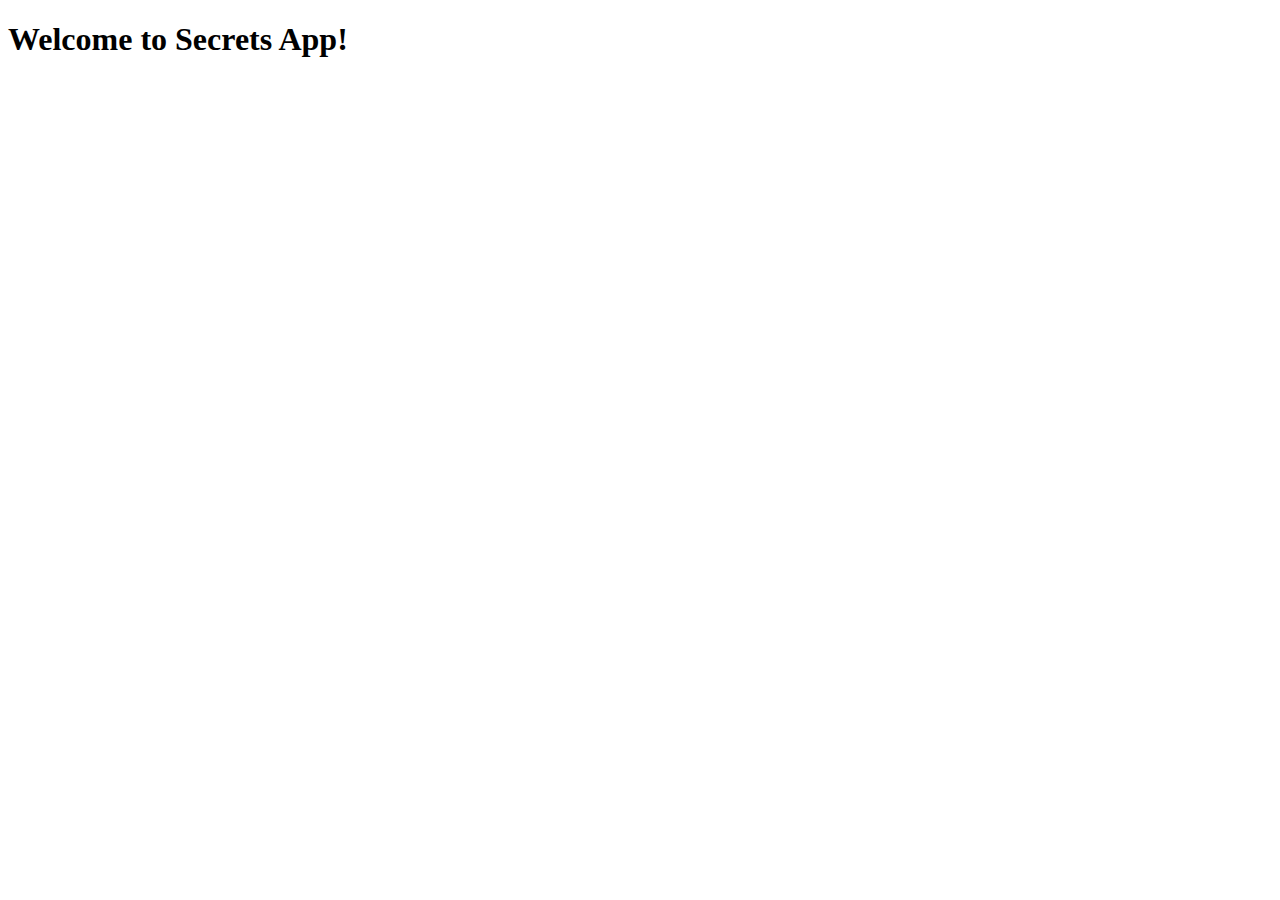
==== index.html @ acfda326 "cvadvdav" ====
<!DOCTYPE html>
<html lang="en">
<head>
    <meta charset="UTF-8">
    <meta name="viewport" content="width=device-width, initial-scale=1.0">
    <title>Secrets App</title>
</head>
<body>
    <h1>Welcome to Secrets App!</h1>
</body>
</html>
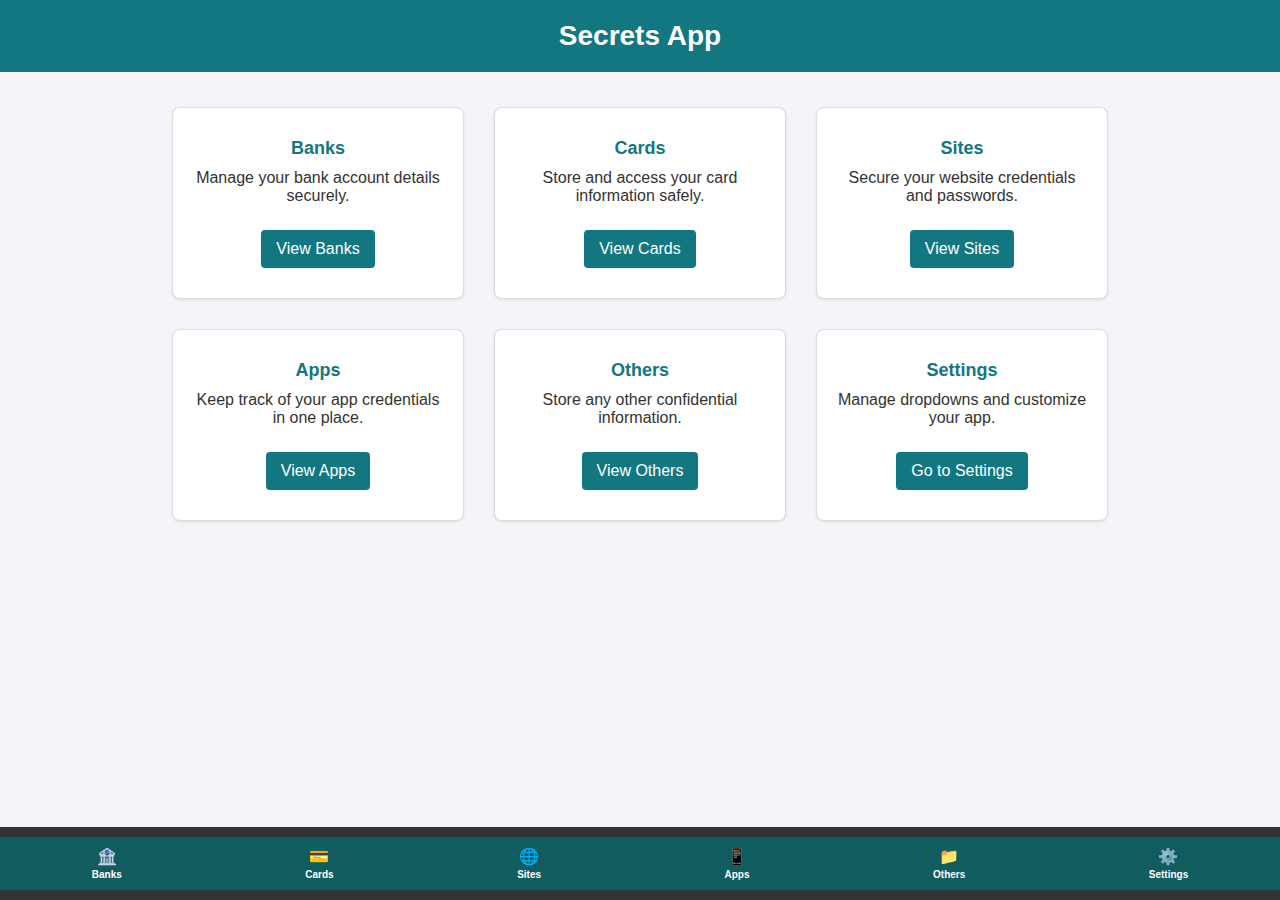
==== commit 512ccc0c: "created overall design & added settings page for customizing menu bar" ====
--- a/index.html
+++ b/index.html
@@ -3,9 +3,78 @@
 <head>
     <meta charset="UTF-8">
     <meta name="viewport" content="width=device-width, initial-scale=1.0">
-    <title>Secrets App</title>
+    <title>Secrets App - Home</title>
+    <link rel="stylesheet" href="styles/common.css">
+    <link rel="stylesheet" href="styles/index.css">
+    <link rel="manifest" href="manifest.json">
+    <script src="scripts/index.js" defer></script>
 </head>
 <body>
-    <h1>Welcome to Secrets App!</h1>
+    <!-- Header Section -->
+    <header>
+        <h1>Secrets App</h1>
+    </header>
+
+    <!-- Main Content Area with Card View -->
+    <main id="content-area">
+        <div class="home-cards">
+            <div class="card">
+                <h3 class="card-title">Banks</h3>
+                <p class="card-content">Manage your bank account details securely.</p>
+                <a href="banks.html" class="action-btn">View Banks</a>
+            </div>
+
+            <div class="card">
+                <h3 class="card-title">Cards</h3>
+                <p class="card-content">Store and access your card information safely.</p>
+                <a href="cards.html" class="action-btn">View Cards</a>
+            </div>
+
+            <div class="card">
+                <h3 class="card-title">Sites</h3>
+                <p class="card-content">Secure your website credentials and passwords.</p>
+                <a href="sites.html" class="action-btn">View Sites</a>
+            </div>
+
+            <div class="card">
+                <h3 class="card-title">Apps</h3>
+                <p class="card-content">Keep track of your app credentials in one place.</p>
+                <a href="apps.html" class="action-btn">View Apps</a>
+            </div>
+
+            <div class="card">
+                <h3 class="card-title">Others</h3>
+                <p class="card-content">Store any other confidential information.</p>
+                <a href="others.html" class="action-btn">View Others</a>
+            </div>
+
+            <div class="card">
+                <h3 class="card-title">Settings</h3>
+                <p class="card-content">Manage dropdowns and customize your app.</p>
+                <a href="settings.html" class="action-btn">Go to Settings</a>
+            </div>
+        </div>
+    </main>
+
+    <!-- Bottom Navigation Menu -->
+    <footer>
+        <nav class="bottom-menu">
+            <a href="banks.html" class="bottom-menu-item" id="menu-banks">🏦<span class="menu-label">Banks</span></a>
+            <a href="cards.html" class="bottom-menu-item" id="menu-cards">💳<span class="menu-label">Cards</span></a>
+            <a href="sites.html" class="bottom-menu-item" id="menu-sites">🌐<span class="menu-label">Sites</span></a>
+            <a href="apps.html" class="bottom-menu-item" id="menu-apps">📱<span class="menu-label">Apps</span></a>
+            <a href="others.html" class="bottom-menu-item" id="menu-others">📁<span class="menu-label">Others</span></a>
+            <a href="settings.html" class="bottom-menu-item" id="menu-settings">⚙️<span class="menu-label">Settings</span></a>
+        </nav>
+    </footer>
+
+    <!-- Register Service Worker -->
+    <script>
+        if ('serviceWorker' in navigator) {
+            navigator.serviceWorker.register('service-worker.js')
+                .then(() => console.log('Service Worker Registered'))
+                .catch(error => console.log('Service Worker Registration Failed:', error));
+        }
+    </script>
 </body>
 </html>--- a/styles/common.css
+++ b/styles/common.css
@@ -0,0 +1,130 @@
+/* General Styles */
+body, html {
+    margin: 0;
+    padding: 0;
+    font-family: 'Arial', sans-serif;
+    background-color: #f4f4f9;
+    color: #333;
+}
+
+header {
+    background-color: #127780;
+    padding: 20px;
+    text-align: center;
+    color: white;
+}
+
+h1 {
+    font-size: 28px;
+    margin: 0;
+}
+
+h2 {
+    font-size: 22px;
+    margin: 15px 0;
+}
+
+h3 {
+    font-size: 18px;
+    margin: 10px 0;
+}
+
+/* Navigation Menu */
+nav {
+    background-color: #105c5e;
+    padding: 10px 0;
+}
+
+.menu {
+    list-style: none;
+    display: flex;
+    justify-content: center;
+    margin: 0;
+    padding: 0;
+}
+
+.menu-item {
+    padding: 10px 20px;
+    color: white;
+    text-decoration: none;
+    font-weight: bold;
+}
+
+.menu-item:hover,
+.menu-item.active {
+    background-color: #0e4e4f;
+    border-bottom: 3px solid #127780;
+    border-radius: 4px 4px 0 0;
+}
+
+/* Main Content */
+main {
+    padding: 20px;
+}
+
+.content-section {
+    display: none;
+}
+
+.content-section.active {
+    display: block;
+}
+
+/* Card Styles */
+.card {
+    background: white;
+    border: 1px solid #ddd;
+    padding: 20px;
+    margin: 15px 0;
+    border-radius: 8px;
+    box-shadow: 0px 1px 3px rgba(0, 0, 0, 0.1);
+}
+
+.card:hover {
+    background: #f0f9f9;
+}
+
+/* Buttons */
+.action-btn {
+    background-color: #127780;
+    color: white;
+    padding: 10px 15px;
+    margin: 10px 0;
+    border: none;
+    border-radius: 4px;
+    cursor: pointer;
+}
+
+.action-btn:hover {
+    background-color: #0e5e5f;
+}
+
+/* Bottom Navigation Menu */
+footer {
+    position: fixed;
+    bottom: 0;
+    width: 100%;
+    background: #333;
+    padding: 10px 0;
+}
+
+.bottom-menu {
+    display: flex;
+    justify-content: space-around;
+    margin: 0;
+    padding: 0;
+    list-style: none;
+}
+
+.bottom-menu-item {
+    color: white;
+    text-decoration: none;
+    padding: 10px;
+    font-weight: bold;
+}
+
+.bottom-menu-item.active,
+.bottom-menu-item:hover {
+    background-color: #127780;
+    border-radius: 4px;
+}--- a/styles/index.css
+++ b/styles/index.css
@@ -0,0 +1,95 @@
+/* Index-Specific Styles */
+header h1 {
+    font-size: 28px;
+}
+
+main {
+    display: flex;
+    justify-content: center;
+    align-items: center;
+    flex-direction: column;
+    padding: 20px;
+}
+
+/* Home Page Card View */
+.home-cards {
+    display: flex;
+    flex-wrap: wrap;
+    justify-content: center;
+    margin-bottom: 80px;  /* Added margin to prevent overlap with footer */
+}
+
+.card {
+    background: white;
+    border: 1px solid #ddd;
+    padding: 20px;
+    margin: 15px;
+    width: 250px;
+    border-radius: 8px;
+    box-shadow: 0px 1px 3px rgba(0, 0, 0, 0.1);
+    text-align: center;
+}
+
+.card-title {
+    font-size: 18px;
+    color: #127780;
+    margin-bottom: 10px;
+}
+
+.card-content {
+    font-size: 16px;
+    margin: 10px 0 15px 0;
+}
+
+.action-btn {
+    display: inline-block;
+    background-color: #127780;
+    color: white;
+    padding: 10px 15px;
+    margin-top: 10px;
+    border: none;
+    border-radius: 4px;
+    text-decoration: none;
+}
+
+.action-btn:hover {
+    background-color: #0e5e5f;
+}
+
+/* Bottom Navigation Menu */
+footer {
+    position: fixed;
+    bottom: 0;
+    width: 100%;
+    background: #333;
+    padding: 10px 0;
+}
+
+.bottom-menu {
+    display: flex;
+    justify-content: space-around;
+    margin: 0;
+    padding: 0;
+    list-style: none;
+}
+
+.bottom-menu-item {
+    color: white;
+    text-decoration: none;
+    padding: 10px;
+    font-weight: bold;
+    display: flex;
+    flex-direction: column;
+    align-items: center;
+}
+
+.menu-label {
+    font-size: 10px;
+    color: white;
+    margin-top: 3px;
+}
+
+.bottom-menu-item:hover {
+    background-color: #127780;
+    border-radius: 4px;
+}